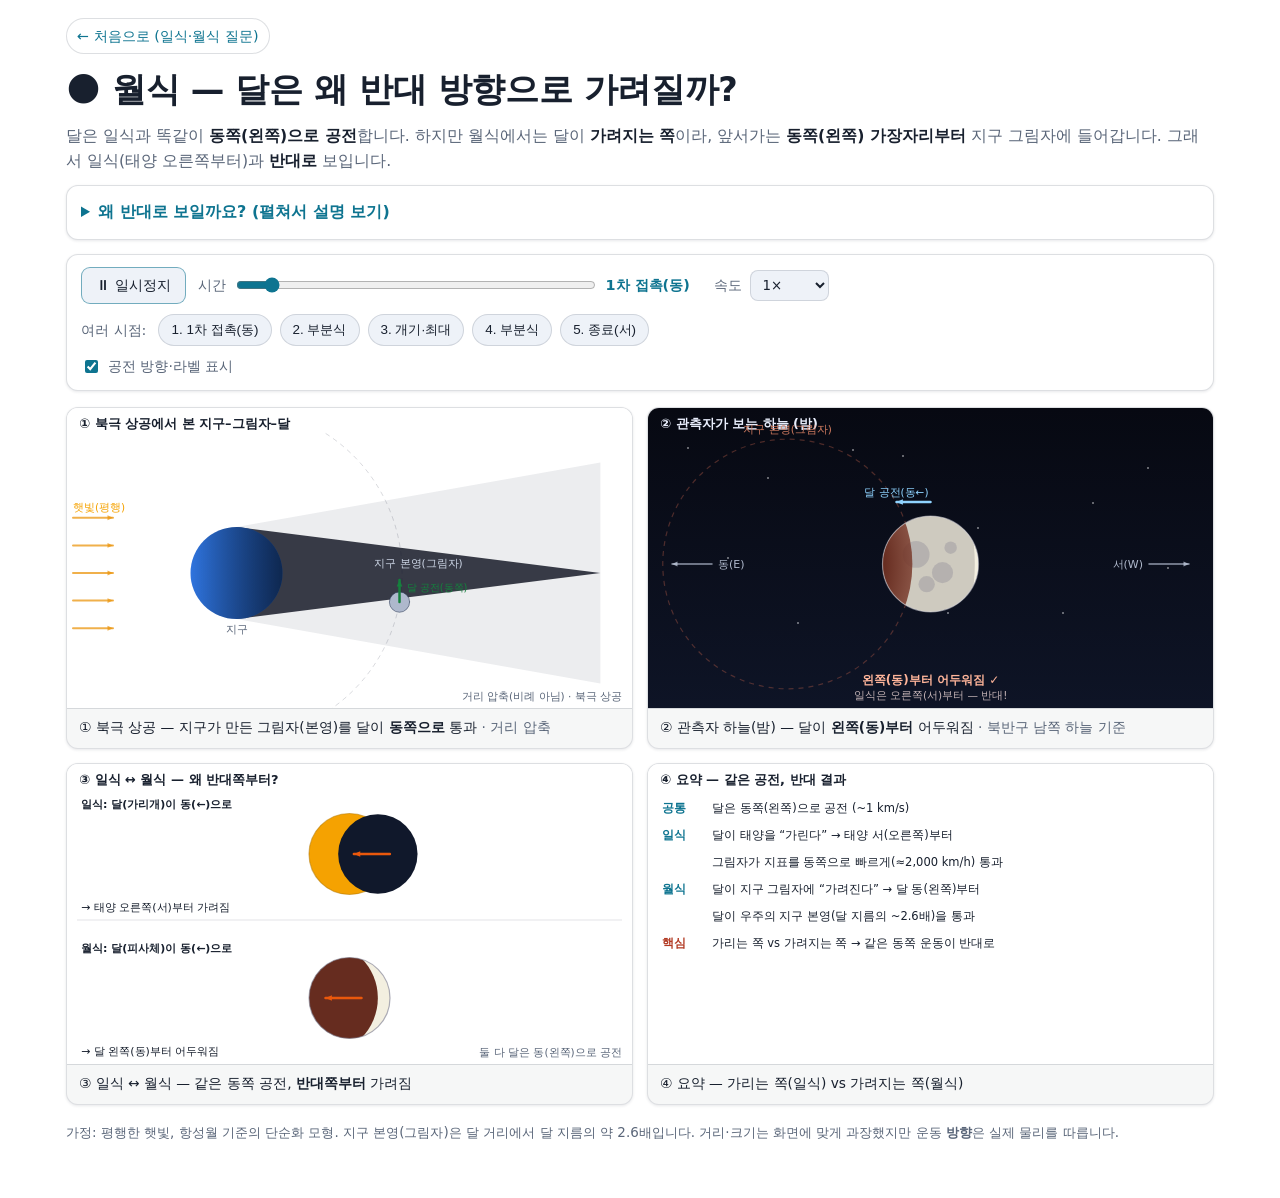
==== lunar.html @ f602f2b5 "랜딩 페이지 + 월식 시뮬레이션 추가 (일식과 동일 구조) - index.html → 랜딩 페이지로 변경: 일식·월식에 대한 두 학생 질문 + 두 버튼. - 기존 일식 시뮬레이션을" ====
<!DOCTYPE html>
<html lang="ko">
<head>
  <meta charset="UTF-8" />
  <meta name="viewport" content="width=device-width, initial-scale=1.0" />
  <title>월식 — 달은 왜 반대 방향으로 가려질까?</title>
  <meta name="description" content="일식에서는 달그림자가 동쪽으로 빠른데 월식은 왜 반대 방향으로 보이는지, 달이 지구 그림자를 통과하는 모습을 시뮬레이션으로 보여줍니다." />
  <link rel="stylesheet" href="styles.css" />
</head>
<body>
  <nav class="topnav"><a class="backlink" href="index.html">← 처음으로 (일식·월식 질문)</a></nav>

  <header class="site-header">
    <h1>🌑 월식 — 달은 왜 반대 방향으로 가려질까?</h1>
    <p class="tagline">
      달은 일식과 똑같이 <strong>동쪽(왼쪽)으로 공전</strong>합니다. 하지만 월식에서는 달이 <strong>가려지는 쪽</strong>이라,
      앞서가는 <strong>동쪽(왼쪽) 가장자리부터</strong> 지구 그림자에 들어갑니다. 그래서 일식(태양 오른쪽부터)과 <strong>반대로</strong> 보입니다.
    </p>

    <details class="explainer">
      <summary>왜 반대로 보일까요? (펼쳐서 설명 보기)</summary>
      <div class="explainer-body">
        <p>
          <strong>학생들의 질문:</strong> 일식에서는 달그림자가 지표(지구)보다 빠르게 <strong>동쪽으로</strong> 지나간다고 배웠습니다.
          그런데 월식에서는 그림자가 <em>“반대 방향으로 움직이는 것 같다”</em>는데, 왜 그럴까요?
        </p>
        <p>
          핵심은 <strong>달이 어느 쪽 역할인가</strong>입니다. 두 경우 모두 달은 <strong>동쪽(왼쪽)으로 0.5°/h</strong> 공전합니다.
        </p>
        <table class="phys-table">
          <thead>
            <tr><th></th><th>달의 역할</th><th>가려지기 시작하는 쪽</th></tr>
          </thead>
          <tbody>
            <tr><th>일식</th><td>달이 <strong>가린다</strong> (태양 앞을 지남)</td><td>태양의 <strong>오른쪽(서)</strong></td></tr>
            <tr><th>월식</th><td>달이 <strong>가려진다</strong> (지구 그림자로 들어감)</td><td>달의 <strong>왼쪽(동)</strong></td></tr>
          </tbody>
        </table>
        <p>
          일식에서는 달(가리개)이 동쪽으로 가며 태양의 <strong>서쪽 가장자리</strong>에 먼저 닿습니다.
          월식에서는 달 자신이 동쪽으로 가며, 그 <strong>앞서가는 동쪽(왼쪽) 가장자리</strong>가 지구 그림자에 먼저 들어갑니다.
          그래서 <strong>가려지는 쪽이 서로 반대(오른쪽 ↔ 왼쪽)</strong>로 보입니다.
        </p>
        <p>
          한편 일식의 “그림자가 지표보다 빠르다”는 것은 <strong>지구 표면 위에서의 그림자 속도</strong> 이야기이고,
          월식은 <strong>달이 우주 공간의 지구 그림자를 통과</strong>하는 것이라 무대가 다릅니다.
          공통점은 둘 다 <strong>달의 동쪽 공전</strong>이 원인이라는 점입니다.
        </p>
      </div>
    </details>
  </header>

  <section class="controls" aria-label="시뮬레이션 컨트롤">
    <div class="ctrl-row">
      <button id="playBtn" class="btn btn-primary" aria-label="재생/일시정지">⏸ 일시정지</button>

      <label class="ctrl-inline">
        시간
        <input id="timeSlider" type="range" min="0" max="1000" value="0" step="1" />
        <span id="phaseLabel" class="phase-label">1차 접촉</span>
      </label>

      <label class="ctrl-inline">
        속도
        <select id="speedSel">
          <option value="0.25">0.25×</option>
          <option value="0.5">0.5×</option>
          <option value="1" selected>1×</option>
          <option value="2">2×</option>
          <option value="4">4×</option>
        </select>
      </label>
    </div>

    <div class="ctrl-row">
      <span class="ctrl-group-label">여러 시점:</span>
      <div id="snapshots" class="snapshots"></div>
    </div>

    <div class="ctrl-row">
      <label class="toggle"><input id="toggleVectors" type="checkbox" checked /> 공전 방향·라벨 표시</label>
    </div>
  </section>

  <main class="grid">
    <figure class="panel">
      <canvas id="space" class="view"></canvas>
      <figcaption>① 북극 상공 — 지구가 만든 그림자(본영)를 달이 <strong>동쪽으로</strong> 통과 <span class="muted">· 거리 압축</span></figcaption>
    </figure>

    <figure class="panel">
      <canvas id="sky" class="view"></canvas>
      <figcaption>② 관측자 하늘(밤) — 달이 <strong>왼쪽(동)부터</strong> 어두워짐 <span class="muted">· 북반구 남쪽 하늘 기준</span></figcaption>
    </figure>

    <figure class="panel">
      <canvas id="why" class="view"></canvas>
      <figcaption>③ 일식 ↔ 월식 — 같은 동쪽 공전, <strong>반대쪽부터</strong> 가려짐</figcaption>
    </figure>

    <figure class="panel">
      <canvas id="summary" class="view"></canvas>
      <figcaption>④ 요약 — 가리는 쪽(일식) vs 가려지는 쪽(월식)</figcaption>
    </figure>
  </main>

  <footer class="site-footer">
    <p>
      가정: 평행한 햇빛, 항성월 기준의 단순화 모형. 지구 본영(그림자)은 달 거리에서 달 지름의 약 2.6배입니다.
      거리·크기는 화면에 맞게 과장했지만 운동 <strong>방향</strong>은 실제 물리를 따릅니다.
    </p>
  </footer>

  <script src="lunar.js"></script>
</body>
</html>
---- styles.css ----
:root {
  --bg: #ffffff;
  --panel: #ffffff;
  --panel-2: #eef2f8;
  --text: #18202e;
  --dim: #5a6679;
  --accent: #0e7490;
  --accent-2: #15803d;
  --warn: #c2410c;
  --border: rgba(20, 30, 50, 0.14);
  --shadow: 0 1px 3px rgba(20, 30, 50, 0.10);
}

* { box-sizing: border-box; }

html, body {
  margin: 0;
  padding: 0;
  background: var(--bg);
  color: var(--text);
  font-family: ui-sans-serif, system-ui, -apple-system, "Apple SD Gothic Neo",
    "Noto Sans KR", "Malgun Gothic", sans-serif;
  line-height: 1.55;
}

body {
  max-width: 1180px;
  margin: 0 auto;
  padding: 18px 16px 40px;
}

/* ---------- Header ---------- */
.site-header h1 {
  font-size: clamp(1.4rem, 3.2vw, 2.1rem);
  margin: 4px 0 8px;
  letter-spacing: -0.01em;
}

.tagline {
  margin: 0 0 12px;
  color: var(--dim);
  font-size: 0.98rem;
}
.tagline strong { color: var(--text); }

.explainer {
  background: var(--panel);
  border: 1px solid var(--border);
  border-radius: 12px;
  padding: 6px 14px;
  margin-bottom: 14px;
  box-shadow: var(--shadow);
}
.explainer summary {
  cursor: pointer;
  font-weight: 600;
  padding: 8px 0;
  color: var(--accent);
}
.explainer-body { padding: 4px 0 12px; font-size: 0.95rem; }
.explainer-body code {
  background: rgba(20, 30, 50, 0.06);
  padding: 1px 6px;
  border-radius: 6px;
  font-size: 0.9em;
}
.explainer-body em { color: var(--warn); font-style: italic; }

.phys-table {
  width: 100%;
  border-collapse: collapse;
  margin: 12px 0;
  font-size: 0.92rem;
}
.phys-table th, .phys-table td {
  border: 1px solid var(--border);
  padding: 7px 10px;
  text-align: left;
}
.phys-table thead th { background: var(--panel-2); color: var(--dim); }
.phys-table tbody th { background: rgba(20, 30, 50, 0.03); white-space: nowrap; }
.ratio-row td, .ratio-row th { background: rgba(14, 116, 144, 0.10); }

.explainer-body .exp-h {
  font-size: 0.95rem;
  margin: 16px 0 6px;
  color: var(--accent);
}
.calc-list {
  margin: 6px 0 10px;
  padding-left: 20px;
  font-size: 0.92rem;
}
.calc-list li { margin: 3px 0; }
.calc-list sup { font-size: 0.78em; }

/* ---------- Controls ---------- */
.controls {
  background: var(--panel);
  border: 1px solid var(--border);
  border-radius: 12px;
  padding: 12px 14px;
  margin-bottom: 16px;
  display: flex;
  flex-direction: column;
  gap: 10px;
  box-shadow: var(--shadow);
}
.ctrl-row {
  display: flex;
  flex-wrap: wrap;
  align-items: center;
  gap: 12px;
}
.ctrl-inline {
  display: flex;
  align-items: center;
  gap: 8px;
  font-size: 0.9rem;
  color: var(--dim);
}
.ctrl-group-label { font-size: 0.9rem; color: var(--dim); }

#timeSlider { width: min(360px, 46vw); accent-color: var(--accent); }
.phase-label {
  min-width: 96px;
  font-weight: 600;
  color: var(--accent);
  font-size: 0.9rem;
}

.btn {
  background: var(--panel-2);
  color: var(--text);
  border: 1px solid var(--border);
  border-radius: 9px;
  padding: 8px 14px;
  font-size: 0.9rem;
  cursor: pointer;
  transition: background 0.15s, border-color 0.15s;
}
.btn:hover { background: #e3e9f2; }
.btn-primary { border-color: rgba(14, 116, 144, 0.55); }

select, .btn { font-family: inherit; }
select {
  background: var(--panel-2);
  color: var(--text);
  border: 1px solid var(--border);
  border-radius: 8px;
  padding: 6px 8px;
}

.snapshots { display: flex; flex-wrap: wrap; gap: 8px; }
.snap-btn {
  background: var(--panel-2);
  color: var(--text);
  border: 1px solid var(--border);
  border-radius: 999px;
  padding: 6px 12px;
  font-size: 0.84rem;
  cursor: pointer;
}
.snap-btn:hover { background: #e3e9f2; }
.snap-btn.active {
  border-color: var(--accent);
  background: rgba(14, 116, 144, 0.14);
  color: var(--accent);
  font-weight: 600;
}

.toggle {
  display: inline-flex;
  align-items: center;
  gap: 7px;
  font-size: 0.88rem;
  color: var(--dim);
  cursor: pointer;
}
.toggle input { accent-color: var(--accent); }

/* ---------- Grid of views ---------- */
.grid {
  display: grid;
  grid-template-columns: 1fr 1fr;
  gap: 14px;
}
.panel {
  margin: 0;
  background: var(--panel);
  border: 1px solid var(--border);
  border-radius: 12px;
  overflow: hidden;
  box-shadow: var(--shadow);
}
.view {
  display: block;
  width: 100%;
  height: 300px;
}
figcaption {
  padding: 8px 12px 10px;
  font-size: 0.86rem;
  color: var(--text);
  border-top: 1px solid var(--border);
  background: rgba(20, 30, 50, 0.035);
}
figcaption .muted { color: var(--dim); font-weight: 400; }

/* ---------- Footer ---------- */
.site-footer {
  margin-top: 18px;
  color: var(--dim);
  font-size: 0.84rem;
}

/* ---------- Top nav (back link) ---------- */
.topnav { margin-bottom: 10px; }
.backlink {
  display: inline-block;
  color: var(--accent);
  text-decoration: none;
  font-size: 0.9rem;
  padding: 6px 10px;
  border: 1px solid var(--border);
  border-radius: 999px;
  background: var(--panel);
}
.backlink:hover { background: var(--panel-2); }

/* ---------- Landing page ---------- */
.home-header { margin-bottom: 18px; }

.q-grid {
  display: grid;
  grid-template-columns: 1fr 1fr;
  gap: 16px;
}
.q-card {
  background: var(--panel);
  border: 1px solid var(--border);
  border-radius: 14px;
  padding: 18px 18px 20px;
  box-shadow: var(--shadow);
  display: flex;
  flex-direction: column;
}
.q-solar { border-top: 4px solid #f5a201; }
.q-lunar { border-top: 4px solid #b23a23; }
.q-tag {
  font-size: 0.92rem;
  font-weight: 700;
  color: var(--dim);
  margin-bottom: 6px;
}
.q-title {
  font-size: 1.12rem;
  margin: 2px 0 10px;
  line-height: 1.4;
}
.q-text {
  background: rgba(20, 30, 50, 0.04);
  border-left: 3px solid var(--border);
  padding: 10px 12px;
  border-radius: 8px;
  margin: 0 0 12px;
  font-size: 0.95rem;
  color: var(--text);
}
.q-note {
  font-size: 0.9rem;
  color: var(--dim);
  margin: 0 0 16px;
}
.cta {
  margin-top: auto;
  display: inline-block;
  text-align: center;
  text-decoration: none;
  font-weight: 700;
  font-size: 1rem;
  padding: 12px 16px;
  border-radius: 10px;
  color: #fff;
  transition: filter 0.15s;
}
.cta:hover { filter: brightness(1.07); }
.cta-solar { background: #e08600; }
.cta-lunar { background: #b23a23; }

@media (max-width: 760px) {
  .grid { grid-template-columns: 1fr; }
  .q-grid { grid-template-columns: 1fr; }
  .view { height: 260px; }
  #timeSlider { width: 60vw; }
}
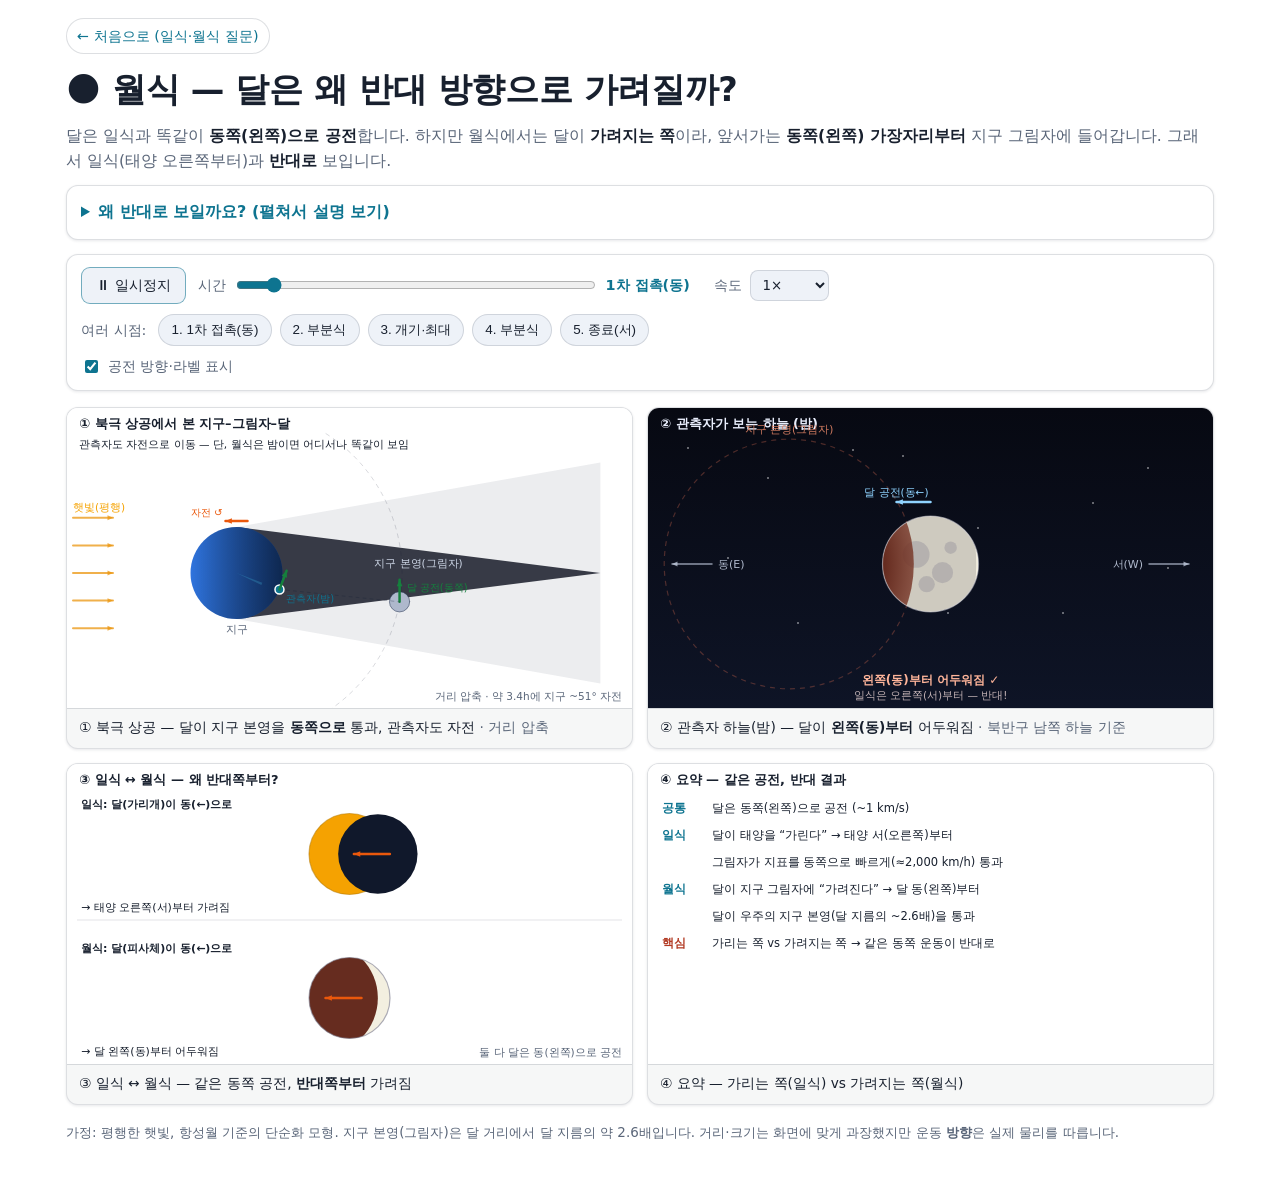
==== commit 0616a59c: "월식 ① 패널에 지구 관측자 자전 표현 추가 - lunar.js drawSpaceL: 밤(반태양) 쪽 반구에서 달을 바라보며 반시계로   회전하는 관측자 점·선속도 벡터·쓸고 간 " ====
--- a/lunar.html
+++ b/lunar.html
@@ -46,6 +46,11 @@
           월식은 <strong>달이 우주 공간의 지구 그림자를 통과</strong>하는 것이라 무대가 다릅니다.
           공통점은 둘 다 <strong>달의 동쪽 공전</strong>이 원인이라는 점입니다.
         </p>
+        <p>
+          ① 시점에는 <strong>지구 관측자</strong>도 자전으로 움직입니다(밤 쪽 반구에서, 본영 통과 약 3.4시간에 ~51°).
+          하지만 일식과 달리 월식은 <strong>밤이면 지구 어디서나 똑같이</strong> — 달의 왼쪽(동)부터 — 보입니다.
+          일식은 그림자가 지표 위를 지나가야 해서 관측 위치·속도가 중요하지만, 월식은 <strong>달 자체가 그림자에 들어가기</strong> 때문입니다.
+        </p>
       </div>
     </details>
   </header>
@@ -85,7 +90,7 @@
   <main class="grid">
     <figure class="panel">
       <canvas id="space" class="view"></canvas>
-      <figcaption>① 북극 상공 — 지구가 만든 그림자(본영)를 달이 <strong>동쪽으로</strong> 통과 <span class="muted">· 거리 압축</span></figcaption>
+      <figcaption>① 북극 상공 — 달이 지구 본영을 <strong>동쪽으로</strong> 통과, 관측자도 자전 <span class="muted">· 거리 압축</span></figcaption>
     </figure>
 
     <figure class="panel">
